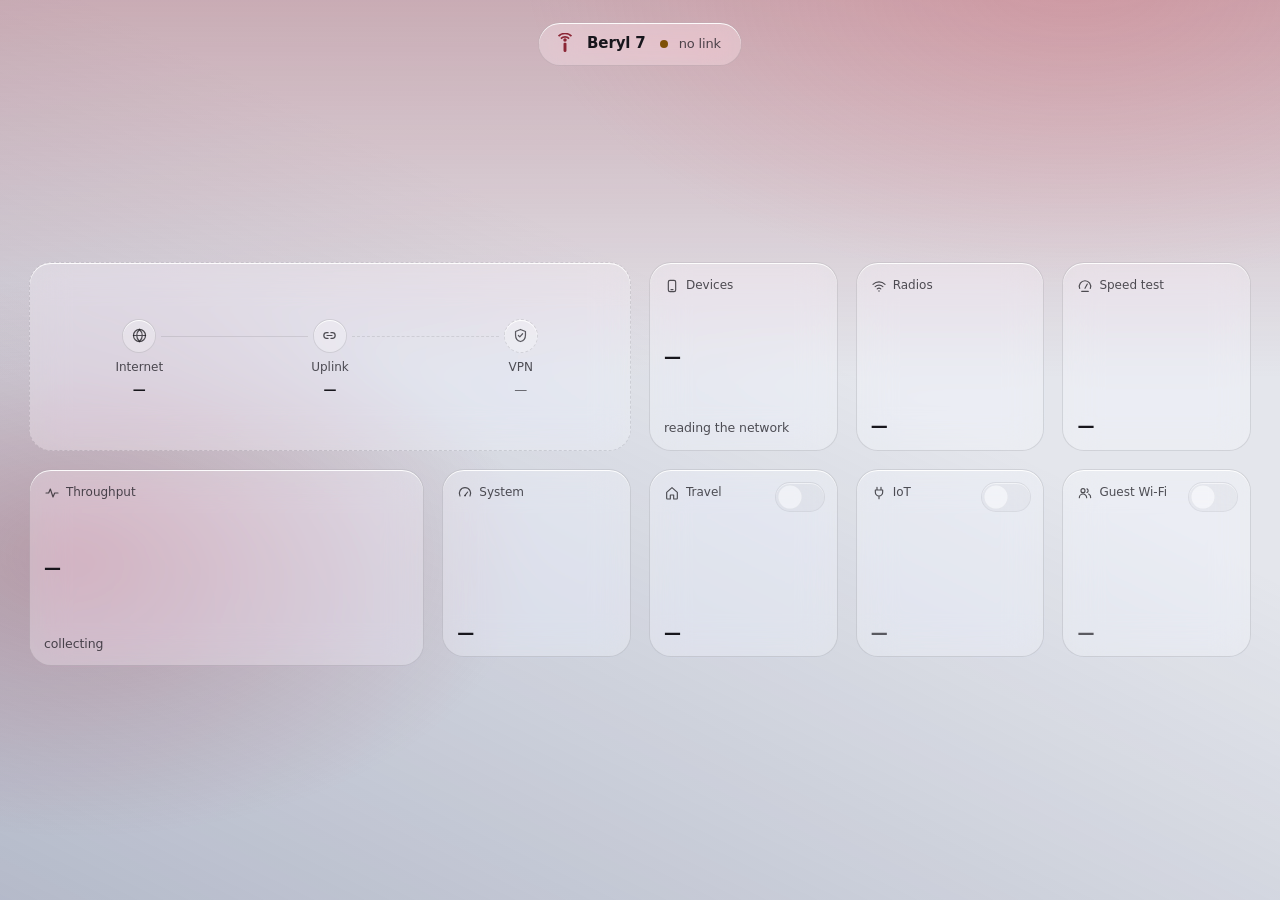
==== www/console/index.html @ e1f13c32 "Console: the owner's tile order, Activity removed, a ground with presence, the block composed on des" ====
<!doctype html>
<html lang="en">
<head>
<meta charset="utf-8">
<meta name="viewport" content="width=device-width, initial-scale=1, viewport-fit=cover">
<meta name="color-scheme" content="light dark">
<meta name="theme-color" content="#e6e8ed" media="(prefers-color-scheme: light)">
<meta name="theme-color" content="#100f14" media="(prefers-color-scheme: dark)">
<!-- Home-screen mode: opened from the icon it runs full-screen, the capsule
     sits under the status bar, and there is no Safari chrome. Sheets carry
     their own close and answer the back gesture through the history entry
     they push, so nothing depends on browser navigation. -->
<meta name="apple-mobile-web-app-capable" content="yes">
<meta name="mobile-web-app-capable" content="yes">
<meta name="apple-mobile-web-app-status-bar-style" content="black-translucent">
<meta name="apple-mobile-web-app-title" content="Beryl 7">
<link rel="manifest" href="manifest.webmanifest">
<link rel="icon" type="image/svg+xml" href="/favicon.svg">
<link rel="alternate icon" type="image/png" href="/apple-touch-icon.png">
<link rel="apple-touch-icon" href="/apple-touch-icon.png">
<title>Beryl 7</title>
<script>(function(){var t=null;try{t=localStorage.getItem('b7.theme')}catch(e){}var q=/[?&]theme=(dark|light)(?:&|$)/.exec(location.search);if(q)t=q[1];if(t!=='light'&&t!=='dark')t=(window.matchMedia&&matchMedia('(prefers-color-scheme: dark)').matches)?'dark':'light';document.documentElement.setAttribute('data-theme',t)})();</script>
<link rel="stylesheet" href="console.css?v=264d2ffd">
</head>
<body>
<!-- The stage is everything that recedes when a sheet opens: the capsule and
     the grid. Tiles are built by tiles.js from live data; this file holds
     only the frame. -->
<div class="stage" id="stage">
  <div class="cap__spacer"></div>
  <header class="cap glass" id="cap" data-link="live">
    <span class="cap__mark" id="capMark" aria-hidden="true"></span>
    <h1 class="cap__t">Beryl 7</h1>
    <span class="cap__dot" aria-hidden="true"></span>
    <span class="cap__state" id="capState">live</span>
  </header>
  <main class="grid" id="grid" aria-label="Router controls"></main>
</div>

<div class="veil" id="veil" hidden></div>
<section class="sheet" id="sheet" role="dialog" aria-modal="true" aria-labelledby="sheetTitle" hidden>
  <div class="sheet__grab" aria-hidden="true"></div>
  <header class="sheet__hd">
    <span id="sheetIcon" aria-hidden="true"></span>
    <h2 class="sheet__t" id="sheetTitle"></h2>
    <span class="sheet__m" id="sheetMeta"></span>
    <button class="sheet__x" id="sheetClose" type="button" aria-label="Close"></button>
  </header>
  <div class="sheet__bd" id="sheetBody"></div>
  <footer class="sheet__ft" id="sheetFoot" hidden></footer>
</section>

<div class="pops" id="pops" role="status" aria-live="polite"></div>

<script src="/qr-vendor.js"></script>
<script src="core.js?v=e251fdf0"></script>
<script src="tiles.js?v=56923946"></script>
</body>
</html>
---- www/console/console.css ----
/* ═══════════════════════════════════════════════════════════════════════════
   console.css — the Beryl 7 control grid.

   A new system with no lineage. The router is a panel of glass instruments:
   one grid of tiles, one sheet. Every tile is a live reading and the way into
   its depth. There are no pages, no sidebar, no section headings, no tabs.

   THE MATERIAL IS THE ONLY THING INHERITED, and it is held to a stricter rule
   than before: a pane is translucent or it is not a pane. Fills sit between
   .07 and .30 alpha, so with every blur stripped the grid still reads as clear
   glass over a lit ground — never as flat rectangles. Depth is two glass
   layers stacked (the sheet over the receded grid), and a 1px specular inset
   edge is the whole boundary. There is no drop shadow in this file.

   ONE MOTION: the sheet rising as the grid recedes. Nothing else animates or
   transitions — values swap, switches jump, toasts appear. That is a rule,
   not an omission.
   ═══════════════════════════════════════════════════════════════════════════ */

/* ─── tokens ─────────────────────────────────────────────────────────────── */
:root{
  --font:-apple-system,BlinkMacSystemFont,"SF Pro Text","SF Pro Display",system-ui,"Segoe UI",Roboto,sans-serif;
  --mono:ui-monospace,"SF Mono",Menlo,Consolas,monospace;

  --fs-label:12px; --fs-sub:12.5px; --fs-body:15px;
  --fs-value:17px; --fs-value-lg:20px; --fs-readout:20px; --fs-title:20px; --fs-node:13px;

  --r-tile:22px; --r-sheet:28px; --r-ctl:14px; --r-cell:16px; --r-pill:999px;
  --gap:12px; --pad:16px;

  --ease:cubic-bezier(.2,.8,.2,1); --dur:420ms;

  /* light — the default face; the scene is a phone in daylight */
  --ground:#e4e6ec;
  --g-warm:rgba(139,38,53,.30);
  --g-glow:rgba(217,115,126,.34);
  --g-cool:rgba(72,86,124,.30);

  --ink:#17161c;
  --ink-2:rgba(23,22,28,.74);
  --ink-3:rgba(23,22,28,.68);   /* .62 fell to 4.2:1 over the warm band once the ground gained presence */

  --accent:#8b2635; --accent-ink:#ffffff;
  --ok:#1b6a44; --warn:#7e5107; --bad:#ad2330;

  --pane:rgba(255,255,255,.28);          /* a tile */
  --pane-2:rgba(255,255,255,.66);        /* the sheet — heavier, on top */
  --pane-on:color-mix(in srgb,var(--accent) 30%,rgba(255,255,255,.22));
  --edge:rgba(23,22,28,.12);
  --edge-on:color-mix(in srgb,var(--accent) 55%,transparent);
  --spec:rgba(255,255,255,.92);
  --well:rgba(23,22,28,.06);
  --line:rgba(23,22,28,.10);
  --dim:rgba(20,16,24,.30);

  --glass:blur(18px) saturate(160%);
  --glass-2:blur(36px) saturate(170%);

  --chev:url("data:image/svg+xml,%3Csvg xmlns='http://www.w3.org/2000/svg' width='12' height='8' fill='none' stroke='%2317161c' stroke-opacity='.65' stroke-width='1.75' stroke-linecap='round'%3E%3Cpath d='M1 1l5 5 5-5'/%3E%3C/svg%3E");
}
:root[data-theme="dark"]{
  color-scheme:dark;
  --ground:#100f14;
  --g-warm:rgba(217,115,126,.28);
  --g-glow:rgba(139,38,53,.50);
  --g-cool:rgba(70,80,124,.36);
  --ink:#f3f0f2; --ink-2:rgba(243,240,242,.76); --ink-3:rgba(243,240,242,.62);
  --accent:#d9737e; --accent-ink:#1a0b0f;
  --ok:#6fd39b; --warn:#eabb5f; --bad:#f28b8b;
  --pane:rgba(255,255,255,.07); --pane-2:rgba(24,20,28,.78);
  --pane-on:color-mix(in srgb,var(--accent) 34%,rgba(255,255,255,.05));
  --edge:rgba(255,255,255,.13); --edge-on:color-mix(in srgb,var(--accent) 60%,transparent);
  --spec:rgba(255,255,255,.22); --well:rgba(0,0,0,.28); --line:rgba(255,255,255,.10);
  --dim:rgba(0,0,0,.44);
  --chev:url("data:image/svg+xml,%3Csvg xmlns='http://www.w3.org/2000/svg' width='12' height='8' fill='none' stroke='%23f3f0f2' stroke-opacity='.7' stroke-width='1.75' stroke-linecap='round'%3E%3Cpath d='M1 1l5 5 5-5'/%3E%3C/svg%3E");
}
@media (prefers-color-scheme:dark){:root:not([data-theme="light"]){
  color-scheme:dark;
  --ground:#100f14;
  --g-warm:rgba(217,115,126,.28);
  --g-glow:rgba(139,38,53,.50);
  --g-cool:rgba(70,80,124,.36);
  --ink:#f3f0f2; --ink-2:rgba(243,240,242,.76); --ink-3:rgba(243,240,242,.62);
  --accent:#d9737e; --accent-ink:#1a0b0f;
  --ok:#6fd39b; --warn:#eabb5f; --bad:#f28b8b;
  --pane:rgba(255,255,255,.07); --pane-2:rgba(24,20,28,.78);
  --pane-on:color-mix(in srgb,var(--accent) 34%,rgba(255,255,255,.05));
  --edge:rgba(255,255,255,.13); --edge-on:color-mix(in srgb,var(--accent) 60%,transparent);
  --spec:rgba(255,255,255,.22); --well:rgba(0,0,0,.28); --line:rgba(255,255,255,.10);
  --dim:rgba(0,0,0,.44);
  --chev:url("data:image/svg+xml,%3Csvg xmlns='http://www.w3.org/2000/svg' width='12' height='8' fill='none' stroke='%23f3f0f2' stroke-opacity='.7' stroke-width='1.75' stroke-linecap='round'%3E%3Cpath d='M1 1l5 5 5-5'/%3E%3C/svg%3E");
}}
:root[data-theme="light"]{color-scheme:light}

/* ─── reset & ground ─────────────────────────────────────────────────────── */
*{box-sizing:border-box}
html{background:var(--ground);-webkit-text-size-adjust:100%;caret-color:var(--accent);
  scrollbar-width:thin;scrollbar-color:color-mix(in srgb,var(--ink) 26%,transparent) transparent;
  -webkit-tap-highlight-color:transparent}
body{margin:0;min-height:100vh;min-height:100svh;font-family:var(--font);font-size:var(--fs-body);
  line-height:1.45;color:var(--ink);background:transparent;letter-spacing:-.005em;   /* the ground is on html; body must not cover its own fixed gradient */
  -webkit-font-smoothing:antialiased;overflow-x:hidden}
/* The ground: a fixed field the grid scrolls over. Warm at the top, a soft
   glow off to one side, cooler toward the foot — so a tile passing any point
   of the page shows a different colour through it, which is how you know it
   is glass. Static. */
body::before{content:"";position:fixed;inset:0;z-index:-1;pointer-events:none;
  background:
    radial-gradient(60% 50% at 84% -4%, var(--g-glow), transparent 72%),
    radial-gradient(48% 42% at 6% 62%, var(--g-warm), transparent 74%),
    linear-gradient(180deg, var(--g-warm) 0%, transparent 42%),
    linear-gradient(206deg, transparent 38%, var(--g-cool) 100%)}
h1,h2,h3,p,dl,dd,figure{margin:0}
button,input,select,textarea{font:inherit;color:inherit}
button{background:none;border:0;padding:0;cursor:pointer}
a{color:inherit;text-decoration:none}
svg{display:block}
[hidden]{display:none!important}
.num{font-variant-numeric:tabular-nums;letter-spacing:0}
.vh{position:absolute;width:1px;height:1px;overflow:hidden;clip:rect(0 0 0 0);white-space:nowrap}
::selection{background:color-mix(in srgb,var(--accent) 28%,transparent)}
button,a,summary,label,select,input,[role="button"],[role="switch"]{touch-action:manipulation}
:focus-visible{outline:2px solid var(--accent);outline-offset:2px}
.tile,.switch,.act,.node,.cell,.pick,.cap{-webkit-user-select:none;user-select:none}
/* secondary text on a tinted face is lifted a step: ink-3 falls under 4.5:1 there */
.tile.is-on .tile__sub,.cell.is-on .cell__s,.cell.is-on .cell__k{color:var(--ink-2)}
.tile.is-on:focus-visible,.cell.is-on:focus-visible{outline-color:var(--ink)}

/* ─── the glass recipe, once ─────────────────────────────────────────────── */
.glass{background:var(--pane);border:1px solid var(--edge);
  box-shadow:inset 0 1px 0 var(--spec);
  -webkit-backdrop-filter:var(--glass);backdrop-filter:var(--glass)}

/* ─── the stage: everything that recedes when a sheet opens ──────────────── */
.stage{transform-origin:50% 40%;padding-bottom:calc(40px + env(safe-area-inset-bottom))}
.stage.is-back{transform:scale(.965);opacity:.78}
@media (prefers-reduced-motion:no-preference){
  .stage{transition:transform var(--dur) var(--ease),opacity var(--dur) var(--ease)}
}

/* ─── the capsule: the only fixed chrome ─────────────────────────────────── */
.cap{position:sticky;top:calc(env(safe-area-inset-top) + 22px);z-index:20;
  margin:0 auto;width:max-content;max-width:calc(100% - 32px);
  display:flex;align-items:center;gap:11px;padding:10px 20px 10px 15px;border-radius:var(--r-pill);
  font-size:15px;font-weight:600;letter-spacing:-.01em}
.cap__t{font:inherit;margin:0;font-size:inherit;font-weight:inherit}
.cap__mark{width:22px;height:22px;color:var(--accent)}
.cap__mark svg{width:100%;height:100%}
.cap__dot{width:8px;height:8px;border-radius:50%;background:var(--ok);margin-left:3px}
.cap[data-link="stale"] .cap__dot,.cap[data-link="down"] .cap__dot{background:var(--warn)}
.cap__state{font-size:13px;font-weight:500;color:var(--ink-2)}
.cap__spacer{height:calc(env(safe-area-inset-top) + 22px)}
/* installed on a home screen the status bar is drawn over the page and the
   inset iPadOS reports is 0, so the capsule needs its own clearance there */
@media (display-mode:standalone){
  .cap{top:calc(max(env(safe-area-inset-top),24px) + 22px)}
  .cap__spacer{height:calc(max(env(safe-area-inset-top),24px) + 22px)}
  .stale{top:calc(max(env(safe-area-inset-top),24px) + 78px)}
}

/* ─── the grid ───────────────────────────────────────────────────────────── */
.grid{display:grid;grid-template-columns:repeat(2,minmax(0,1fr));gap:var(--gap);grid-auto-flow:dense;
  padding:22px var(--pad) 0;max-width:1180px;margin:0 auto}
@media (min-width:700px){.grid{grid-template-columns:repeat(4,minmax(0,1fr));gap:14px;padding-top:22px}}
@media (min-width:1100px){
  .grid{grid-template-columns:repeat(6,minmax(0,1fr));grid-auto-flow:row;gap:18px;padding:28px 24px 0;max-width:1300px}
  .tile{max-height:236px;padding:16px 16px 15px}
  .tile__sub{font-size:13px}
}
/* a tall desktop window: the block is composed in the middle of the ground, not left at the top */
@media (min-width:1100px) and (min-height:820px){
  .stage{display:flex;flex-direction:column;min-height:100svh;padding-bottom:0}
  .grid{margin:auto;padding-bottom:calc(env(safe-area-inset-top) + 66px)}
}

/* ─── a tile ─────────────────────────────────────────────────────────────── */
.tile{position:relative;display:flex;flex-direction:column;justify-content:space-between;gap:6px;
  min-height:0;max-height:200px;aspect-ratio:1/1;padding:14px 14px 13px;border-radius:var(--r-tile);
  text-align:left;color:var(--ink);overflow:hidden;
  background:var(--pane);border:1px solid var(--edge);box-shadow:inset 0 1px 0 var(--spec);
  -webkit-backdrop-filter:var(--glass);backdrop-filter:var(--glass)}
.tile--wide{grid-column:span 2;aspect-ratio:2/1}
.tile--path{grid-column:1 / -1;aspect-ratio:auto;min-height:0;max-height:none}
@media (min-width:700px){.tile--path{grid-column:span 4}}
@media (min-width:1100px){.tile--path{grid-column:span 3}}
.tile:active{background:color-mix(in srgb,var(--pane) 70%,var(--well))}
/* the on-state: the face itself takes the accent. No dot. */
.tile.is-on{background:var(--pane-on);border-color:var(--edge-on)}
.tile.is-off .tile__value,.tile.is-off .tile__sub{color:var(--ink-3)}
.tile__hd{display:flex;align-items:center;gap:6px;min-height:18px;
  font-size:var(--fs-label);font-weight:500;color:var(--ink-2);letter-spacing:0;white-space:nowrap}
.tile__hd svg{width:16px;height:16px;flex:none;stroke:currentColor;fill:none;stroke-width:1.75;
  stroke-linecap:round;stroke-linejoin:round}
.tile.is-on .tile__hd{color:var(--ink)}
.tile__hd .push{margin-left:auto}
.tile__value{font-size:var(--fs-value);font-weight:600;line-height:1.15;letter-spacing:-.02em;
  font-variant-numeric:tabular-nums;overflow-wrap:anywhere}
.tile__value--lg{font-size:var(--fs-value-lg)}
.tile__value small{font-size:var(--fs-sub);font-weight:500;color:var(--ink-2);margin-left:3px;letter-spacing:0}
/* subs are written to fit (three short lines at most); explicit line breaks are kept */
.tile__sub{font-size:var(--fs-sub);color:var(--ink-2);line-height:1.3;white-space:pre-line;overflow-wrap:anywhere}
.tile__foot{display:flex;align-items:flex-end;justify-content:space-between;gap:8px;min-height:20px}
/* semantic colour appears on a word, and is always beside one */
.tile__value[data-tone="ok"],.tile__sub[data-tone="ok"]{color:var(--ok)}
.tile__value[data-tone="warn"],.tile__sub[data-tone="warn"]{color:var(--warn)}
.tile__value[data-tone="bad"],.tile__sub[data-tone="bad"]{color:var(--bad)}
/* a tile that is only ever a control still shows what it controls */
.tile__ctl{position:absolute;right:12px;top:12px}
.tile--ctl .tile__hd{padding-right:60px}

/* ─── the path: three nodes in a dashed frame ────────────────────────────── */
.tile--path{padding:12px 14px;border-style:dashed;justify-content:center}
.nodes{display:grid;grid-template-columns:repeat(3,minmax(0,1fr));align-items:start;gap:0;position:relative}
.node{display:flex;flex-direction:column;align-items:center;gap:6px;text-align:center;position:relative;
  padding:6px 4px 2px;border-radius:var(--r-cell);min-width:0}
.node:active{background:var(--well)}
.node__ico{width:34px;height:34px;border-radius:50%;display:grid;place-items:center;
  background:var(--pane);border:1px solid var(--edge);box-shadow:inset 0 1px 0 var(--spec);color:var(--ink-2)}
.node__ico svg{width:17px;height:17px;stroke:currentColor;fill:none;stroke-width:1.75;stroke-linecap:round;stroke-linejoin:round}
.node[data-tone="ok"] .node__ico{color:var(--ok);border-color:color-mix(in srgb,var(--ok) 45%,transparent)}
.node[data-tone="bad"] .node__ico{color:var(--bad);border-color:color-mix(in srgb,var(--bad) 45%,transparent)}
.node[data-tone="off"] .node__ico{color:var(--ink-3);border-style:dashed}
.node__k{font-size:var(--fs-label);color:var(--ink-2)}
.node__s{font-size:var(--fs-label);color:var(--ink-3);line-height:1.3;max-width:100%;overflow-wrap:anywhere}
.node__s[data-tone="ok"]{color:var(--ok)}.node__s[data-tone="warn"]{color:var(--warn)}.node__s[data-tone="bad"]{color:var(--bad)}
.node__v{font-size:var(--fs-node);font-weight:600;line-height:1.2;max-width:100%;overflow-wrap:anywhere}
.node[data-tone="off"] .node__v{color:var(--ink-3);font-weight:500}
/* the connector between nodes: a hairline at icon height */
.node+.node::before{content:"";position:absolute;left:calc(-50% + 22px);right:calc(50% + 22px);top:23px;
  height:1px;background:var(--line)}
.node+.node[data-tone="off"]::before{background:none;height:0;border-top:1px dashed var(--line)}

/* ─── the switch (jumps; the only motion in this build is the sheet) ─────── */
.switch{position:relative;width:50px;height:30px;border-radius:var(--r-pill);flex:none;
  background:var(--well);border:1px solid var(--edge);box-shadow:inset 0 1px 0 var(--spec)}
.switch::before{content:"";position:absolute;inset:-7px}                 /* 44px hit box */
.switch::after{content:"";position:absolute;top:2px;left:2px;width:24px;height:24px;border-radius:50%;
  background:var(--spec);box-shadow:inset 0 0 0 .5px var(--edge)}
.switch[aria-checked="true"]{background:var(--accent);border-color:transparent}
.switch[aria-checked="true"]::after{left:auto;right:2px;background:#fff}
.switch:disabled{opacity:.45;cursor:default}

/* ─── the sheet: the second glass layer ──────────────────────────────────── */
.veil{position:fixed;inset:0;z-index:50;background:var(--dim);opacity:0;pointer-events:none}
.veil.is-open{opacity:1;pointer-events:auto}
.sheet{position:fixed;left:0;right:0;bottom:0;z-index:60;display:flex;flex-direction:column;
  max-height:min(92dvh,92vh);border-radius:var(--r-sheet) var(--r-sheet) 0 0;
  background:var(--pane-2);border:1px solid var(--edge);border-bottom:0;
  box-shadow:inset 0 1px 0 var(--spec);
  -webkit-backdrop-filter:var(--glass-2);backdrop-filter:var(--glass-2);
  transform:translateY(102%);visibility:hidden}
.sheet.is-open{transform:none;visibility:visible}
@media (prefers-reduced-motion:no-preference){
  .veil{transition:opacity var(--dur) var(--ease)}
  .sheet{transition:transform var(--dur) var(--ease),visibility 0s linear var(--dur)}
  .sheet.is-open{transition:transform var(--dur) var(--ease),visibility 0s}
}
.sheet__grab{width:38px;height:5px;border-radius:3px;background:color-mix(in srgb,var(--ink) 22%,transparent);
  margin:8px auto 0;flex:none}
.sheet__hd{display:flex;align-items:center;gap:12px;padding:12px 20px 6px;flex:none}
.sheet__hd svg.ico{width:22px;height:22px;stroke:currentColor;fill:none;stroke-width:1.75;stroke-linecap:round;stroke-linejoin:round;color:var(--accent);flex:none}
.sheet__t{font-size:var(--fs-title);font-weight:600;letter-spacing:-.02em;line-height:1.2;flex:1;min-width:0}
.sheet__m{font-size:var(--fs-label);color:var(--ink-2);font-weight:500}
.sheet__x{position:relative;width:34px;height:34px;border-radius:50%;display:grid;place-items:center;flex:none;
  background:var(--well);border:1px solid var(--edge);color:var(--ink-2)}
.sheet__x::before{content:"";position:absolute;inset:-5px}
.sheet__x svg{width:14px;height:14px;stroke:currentColor;fill:none;stroke-width:2;stroke-linecap:round}
.sheet__bd{overflow:auto;-webkit-overflow-scrolling:touch;padding:6px 20px calc(22px + env(safe-area-inset-bottom));
  overscroll-behavior:contain;flex:1 1 auto;min-height:0}
.sheet__ft{flex:none;display:flex;gap:8px;justify-content:flex-end;align-items:center;
  padding:12px 20px calc(14px + env(safe-area-inset-bottom));border-top:1px solid var(--line)}
.sheet__ft .push{margin-right:auto}
@media (min-width:1100px){
  .stage.is-back{transform:translateX(-1.5%) scale(.985)}
  .sheet{left:auto;right:18px;top:18px;bottom:18px;width:min(540px,calc(100% - 36px));max-height:none;
    border-radius:var(--r-sheet);border-bottom:1px solid var(--edge);transform:translateX(104%)}
  .sheet.is-open{transform:none}
  .sheet__grab{display:none}
  .sheet__hd{padding-top:20px}
}

/* ─── inside a sheet ─────────────────────────────────────────────────────── */
.pick{display:inline-flex;padding:3px;gap:2px;border-radius:var(--r-pill);background:var(--well);
  border:1px solid var(--edge);margin:6px 0 14px;max-width:100%;overflow:auto;scrollbar-width:none}
.pick>button{padding:7px 13px;border-radius:var(--r-pill);font-size:var(--fs-sub);font-weight:600;
  color:var(--ink-2);white-space:nowrap;position:relative}
.pick>button::before{content:"";position:absolute;inset:-6px 0}
.pick>button[aria-pressed="true"]{background:var(--pane-2);color:var(--ink);box-shadow:inset 0 1px 0 var(--spec)}
.pick--fill{display:flex}.pick--fill>button{flex:1}

/* readout: a label over a big number — the instrument, in a sheet */
.readouts{display:grid;grid-template-columns:repeat(auto-fit,minmax(120px,1fr));gap:10px;margin:4px 0 14px}
.readout{padding:12px 14px;border-radius:var(--r-cell);background:var(--pane);border:1px solid var(--edge);
  box-shadow:inset 0 1px 0 var(--spec)}
.readout__k{font-size:var(--fs-label);color:var(--ink-2);font-weight:500}
.readout__v{font-size:var(--fs-readout);font-weight:600;letter-spacing:-.02em;font-variant-numeric:tabular-nums;line-height:1.2;margin-top:2px}
.readout__v small{font-size:var(--fs-sub);font-weight:500;color:var(--ink-2);margin-left:3px}
.readout__s{font-size:var(--fs-label);color:var(--ink-3);margin-top:2px}
.readout[data-tone="ok"] .readout__v{color:var(--ok)}
.readout[data-tone="warn"] .readout__v{color:var(--warn)}
.readout[data-tone="bad"] .readout__v{color:var(--bad)}

/* cells: a grid of compact cards (devices, tunnels, networks) */
.cells{display:grid;grid-template-columns:repeat(auto-fill,minmax(156px,1fr));gap:10px;margin:2px 0 16px}
.cell{position:relative;display:flex;flex-direction:column;gap:6px;padding:12px 12px 11px;text-align:left;
  border-radius:var(--r-cell);background:var(--pane);border:1px solid var(--edge);box-shadow:inset 0 1px 0 var(--spec);
  color:var(--ink);min-height:96px}
.cell:active{background:color-mix(in srgb,var(--pane) 70%,var(--well))}
.cell.is-on{background:var(--pane-on);border-color:var(--edge-on)}
.cell.is-dim{opacity:.62}
.cell__top{display:flex;align-items:center;justify-content:space-between;gap:8px;min-height:18px}
.cell__k{font-size:var(--fs-label);color:var(--ink-2);font-weight:500;min-width:0;overflow-wrap:anywhere}
.cell__t{font-size:var(--fs-body);font-weight:600;line-height:1.25;letter-spacing:-.01em;overflow-wrap:anywhere}
.cell__s{font-size:var(--fs-label);color:var(--ink-3);line-height:1.3;margin-top:auto;overflow-wrap:anywhere;font-variant-numeric:tabular-nums}
.cell__s b{color:var(--ink-2);font-weight:600}

/* lines: a plain vertical list where cells would be too much (log, feed, kv) */
.lines{margin:2px 0 14px}
.line{display:flex;align-items:baseline;gap:12px;padding:9px 0;border-top:1px solid var(--line);font-size:var(--fs-sub)}
.line:first-child{border-top:0}
.line__t{font-variant-numeric:tabular-nums;color:var(--ink-3);flex:none;min-width:44px}
.line__b{flex:1;min-width:0;color:var(--ink);overflow-wrap:anywhere}
.line__b b{font-weight:600}
.line__e{flex:none;color:var(--ink-3);font-variant-numeric:tabular-nums}
.line[data-tone="ok"] .line__e,.line[data-tone="ok"] .line__b b{color:var(--ok)}
.line[data-tone="warn"] .line__e{color:var(--warn)}
.line[data-tone="bad"] .line__e,.line[data-tone="bad"] .line__b b{color:var(--bad)}
.kv{display:grid;grid-template-columns:minmax(0,auto) minmax(0,1fr);gap:7px 16px;margin:4px 0 14px;font-size:var(--fs-sub)}
.kv dt{color:var(--ink-2)}
.kv dd{text-align:right;font-variant-numeric:tabular-nums;overflow-wrap:anywhere}

/* marks: a word in a small glass pill; colour on the edge and the word */
.mark{display:inline-flex;align-items:center;gap:5px;padding:2px 9px;border-radius:var(--r-pill);
  font-size:11.5px;font-weight:600;line-height:1.5;white-space:nowrap;
  background:var(--pane);border:1px solid var(--edge);color:var(--ink-2)}
.mark[data-tone="ok"]{color:var(--ok);border-color:color-mix(in srgb,var(--ok) 45%,transparent)}
.mark[data-tone="warn"]{color:var(--warn);border-color:color-mix(in srgb,var(--warn) 50%,transparent)}
.mark[data-tone="bad"]{color:var(--bad);border-color:color-mix(in srgb,var(--bad) 45%,transparent)}
.mark[data-tone="accent"]{color:var(--accent);border-color:color-mix(in srgb,var(--accent) 50%,transparent)}
.mark--solid{background:var(--accent);color:var(--accent-ink);border-color:transparent}

/* say: a callout; semantic colour on the edge and the icon, never a fill */
.say{display:flex;flex-wrap:wrap;gap:10px;align-items:flex-start;padding:11px 13px;margin:6px 0 14px;border-radius:var(--r-cell);
  background:var(--pane);border:1px solid var(--edge);font-size:var(--fs-sub);color:var(--ink-2);line-height:1.4}
.say>div{flex:1 1 200px;min-width:0}
.say>.act{margin-left:auto;align-self:center}
.say svg{width:16px;height:16px;flex:none;margin-top:1px;stroke:currentColor;fill:none;stroke-width:1.75;stroke-linecap:round;stroke-linejoin:round;color:var(--ink-2)}
.say[data-tone="warn"]{border-color:color-mix(in srgb,var(--warn) 55%,transparent)}
.say[data-tone="warn"] svg{color:var(--warn)}
.say[data-tone="bad"]{border-color:color-mix(in srgb,var(--bad) 55%,transparent)}
.say[data-tone="bad"] svg{color:var(--bad)}
.say[data-tone="ok"]{border-color:color-mix(in srgb,var(--ok) 50%,transparent)}
.say[data-tone="ok"] svg{color:var(--ok)}

/* ─── forms ──────────────────────────────────────────────────────────────── */
.field{margin:0 0 14px}
.field__h+.field,.lines+.field,.readouts+.field,.spark+.field{margin-top:14px}
.field__h+.field__l,.act+.field__l,.sheet__sec{margin-top:18px}
.field__h+.inline{margin-top:12px}
.field__l{display:block;font-size:var(--fs-label);font-weight:500;color:var(--ink-2);margin-bottom:6px}
.field__h{font-size:var(--fs-label);color:var(--ink-3);margin-top:6px;line-height:1.35}
.in,.sel,.ta{width:100%;padding:11px 14px;border-radius:var(--r-ctl);border:1px solid var(--edge);
  background:var(--well);color:var(--ink);font-size:var(--fs-body);
  box-shadow:inset 0 1px 0 rgba(0,0,0,.04)}
.in::placeholder,.ta::placeholder{color:var(--ink-3)}
.in:focus,.sel:focus,.ta:focus{outline:none;border-color:var(--accent);
  box-shadow:0 0 0 3px color-mix(in srgb,var(--accent) 22%,transparent)}
.sel{appearance:none;-webkit-appearance:none;padding-right:36px;background-image:var(--chev);
  background-repeat:no-repeat;background-position:right 14px center}
.sel--inline,.in--inline{width:auto;padding:7px 12px;border-radius:var(--r-pill)}
.sel--inline{padding-right:32px;background-position:right 11px center}
.ta{min-height:120px;font-family:var(--mono);font-size:13px;line-height:1.45;resize:vertical}
.row2{display:grid;grid-template-columns:1fr 1fr;gap:12px}
@media (max-width:419px){.row2{grid-template-columns:1fr}}
.inline{display:flex;align-items:center;gap:8px;flex-wrap:wrap}
.inline{margin-bottom:14px}
.inline:last-child,.field>.inline,.line .inline,.cell .inline,.say .inline{margin-bottom:0}
/* a bare action after a block, or beside another, never touches its neighbour */
.sheet__bd>.act{margin:2px 0 14px}.act+.act,.act+.sel--inline,.sel--inline+.act{margin-left:8px}
.inline>*+*,.ask__acts>*+*,.sheet__ft>*+*{margin-left:0}
.check{display:flex;align-items:center;gap:10px;min-height:40px;margin:0 0 12px;font-size:var(--fs-sub);cursor:pointer}
.check input{width:18px;height:18px;margin:0;accent-color:var(--accent);flex:none}
@supports (-webkit-touch-callout:none){.in,.sel,.ta{font-size:16px}}   /* iOS zooms below 16px */

/* acts: three levels, one of them red */
.act{position:relative;display:inline-flex;align-items:center;justify-content:center;gap:6px;
  min-height:36px;padding:8px 15px;border-radius:var(--r-pill);font-size:var(--fs-sub);font-weight:600;
  color:var(--ink);background:var(--pane);border:1px solid var(--edge);box-shadow:inset 0 1px 0 var(--spec);
  white-space:nowrap;flex:none}
.act::before{content:"";position:absolute;inset:-4px 0}
.act svg{width:15px;height:15px;stroke:currentColor;fill:none;stroke-width:1.9;stroke-linecap:round;stroke-linejoin:round}
.act:active:not(:disabled){background:color-mix(in srgb,var(--pane) 60%,var(--well))}
.act:disabled{opacity:.42;cursor:default}
.act--primary{background:var(--accent);color:var(--accent-ink);border-color:transparent;
  box-shadow:inset 0 1px 0 rgba(255,255,255,.28)}
.act--primary:active:not(:disabled){background:color-mix(in srgb,var(--accent) 88%,#000)}
.act--quiet{background:none;border-color:transparent;box-shadow:none;color:var(--ink-2)}
.act--danger{background:none;color:var(--bad);border-color:color-mix(in srgb,var(--bad) 50%,transparent);box-shadow:none}
.act--sm{min-height:30px;padding:5px 11px;font-size:var(--fs-label)}
.act--sm::before{inset:-7px -2px}
.act.is-busy{color:transparent;pointer-events:none}
.act.is-busy::after{content:"";position:absolute;width:14px;height:14px;border-radius:50%;
  border:2px solid var(--ink-2);border-top-color:transparent;left:calc(50% - 7px);top:calc(50% - 7px)}
.act--primary.is-busy::after{border-color:var(--accent-ink);border-top-color:transparent}

/* ─── instruments ────────────────────────────────────────────────────────── */
/* spark: a line over time; the tile's own area is the chart */
.spark{width:100%;height:100%;display:block;overflow:visible}
.spark .l{fill:none;stroke:var(--ink);stroke-width:1.5;stroke-linejoin:round;stroke-linecap:round;vector-effect:non-scaling-stroke}
.spark .l2{fill:none;stroke:var(--accent);stroke-width:1.5;stroke-linejoin:round;vector-effect:non-scaling-stroke}
.spark .a{fill:var(--ink);opacity:.06}
.spark .a2{fill:var(--accent);opacity:.14}
.spark .z{stroke:var(--line);stroke-width:1;vector-effect:non-scaling-stroke}
.spark .e{fill:var(--accent)}
.tile .spark{height:auto;flex:1 1 auto;min-height:36px}
/* arc: a gauge drawn as a 240° ring */
.arcs{display:grid;grid-template-columns:repeat(3,1fr);gap:6px;align-items:end}
.arc{display:flex;flex-direction:column;align-items:center;gap:2px;min-width:0}
.arc svg{width:100%;max-width:56px;height:auto;overflow:visible}
.arc .t{fill:none;stroke:var(--well);stroke-width:5;stroke-linecap:round}
.arc .f{fill:none;stroke:var(--ink);stroke-width:5;stroke-linecap:round}
.arc[data-tone="warn"] .f{stroke:var(--warn)}
.arc[data-tone="bad"] .f{stroke:var(--bad)}
.arc__v{font-size:var(--fs-sub);font-weight:600;font-variant-numeric:tabular-nums;line-height:1}
.arc__k{font-size:11px;color:var(--ink-3)}
/* fan: the Wi-Fi mark, lit from the dot outward */
.fan{width:20px;height:16px;color:var(--ink-3);flex:none}
.fan svg{width:100%;height:100%}
.fan path{fill:none;stroke:color-mix(in srgb,var(--ink) 22%,transparent);stroke-width:1.9;stroke-linecap:round}
.fan circle{fill:color-mix(in srgb,var(--ink) 22%,transparent)}
.fan .on{stroke:currentColor}
.fan circle.on{fill:currentColor}
.fan[data-tone="ok"]{color:var(--ok)}.fan[data-tone="warn"]{color:var(--warn)}.fan[data-tone="bad"]{color:var(--bad)}
/* bar: a thin track with a fill; the fill is scaled, never re-laid */
.bar{height:5px;border-radius:3px;background:var(--well);overflow:hidden}
.bar i{display:block;height:100%;width:100%;border-radius:3px;background:var(--ink-2);transform-origin:left center;transform:scaleX(0)}
.bar[data-tone="warn"] i{background:var(--warn)}.bar[data-tone="bad"] i{background:var(--bad)}

/* ─── waiting & empty ─────────────────────────────────────────────────────── */
.wait{height:12px;border-radius:6px;background:var(--well);margin:6px 0}
.empty{text-align:center;padding:28px 12px;color:var(--ink-2);font-size:var(--fs-sub);line-height:1.45}
.empty svg{width:28px;height:28px;margin:0 auto 10px;stroke:currentColor;fill:none;stroke-width:1.5;stroke-linecap:round;stroke-linejoin:round;color:var(--ink-3)}
.empty b{display:block;color:var(--ink);font-size:var(--fs-body);margin-bottom:4px}

/* ─── pops: a message, bottom centre, no motion ──────────────────────────── */
.pops{position:fixed;left:50%;transform:translateX(-50%);bottom:calc(18px + env(safe-area-inset-bottom));
  z-index:100;display:flex;flex-direction:column;gap:8px;width:min(420px,calc(100vw - 32px));pointer-events:none}
.pop{display:flex;gap:10px;align-items:center;padding:12px 16px;border-radius:var(--r-cell);
  font-size:var(--fs-sub);font-weight:500;color:var(--ink);
  background:var(--pane-2);border:1px solid var(--edge);box-shadow:inset 0 1px 0 var(--spec);
  -webkit-backdrop-filter:var(--glass-2);backdrop-filter:var(--glass-2)}
.pop svg{width:16px;height:16px;flex:none;stroke:currentColor;fill:none;stroke-width:1.9;stroke-linecap:round;stroke-linejoin:round}
.pop[data-tone="ok"] svg{color:var(--ok)}.pop[data-tone="warn"] svg{color:var(--warn)}.pop[data-tone="bad"] svg{color:var(--bad)}

/* ─── QR ─────────────────────────────────────────────────────────────────── */
.qr{display:grid;place-items:center;padding:16px;margin:6px auto 14px;width:max-content;max-width:100%;
  border-radius:var(--r-cell);background:#fff;border:1px solid var(--edge)}
.qr svg{width:min(240px,70vw);height:auto;display:block;shape-rendering:crispEdges}

/* ─── stale page ─────────────────────────────────────────────────────────── */
.stale{position:fixed;left:50%;transform:translateX(-50%);top:calc(env(safe-area-inset-top) + 74px);z-index:30;
  display:flex;gap:10px;align-items:center;padding:8px 10px 8px 14px;border-radius:var(--r-pill);font-size:var(--fs-sub);
  background:var(--pane-2);border:1px solid color-mix(in srgb,var(--warn) 55%,transparent);box-shadow:inset 0 1px 0 var(--spec);
  -webkit-backdrop-filter:var(--glass-2);backdrop-filter:var(--glass-2)}

/* ─── ask: a confirmation, sheet-grade glass, centred, no motion ─────────── */
.ask{position:fixed;left:50%;top:50%;transform:translate(-50%,-50%);z-index:90;width:min(400px,calc(100vw - 32px));
  padding:20px 20px 16px;border-radius:var(--r-sheet);background:var(--pane-2);border:1px solid var(--edge);
  box-shadow:inset 0 1px 0 var(--spec);-webkit-backdrop-filter:var(--glass-2);backdrop-filter:var(--glass-2)}
.ask__t{font-size:var(--fs-title);font-weight:600;letter-spacing:-.02em;margin-bottom:8px}
.ask__b{font-size:var(--fs-sub);color:var(--ink-2);line-height:1.45;margin-bottom:14px}
.ask__acts{display:flex;justify-content:flex-end;gap:8px;margin-top:6px}
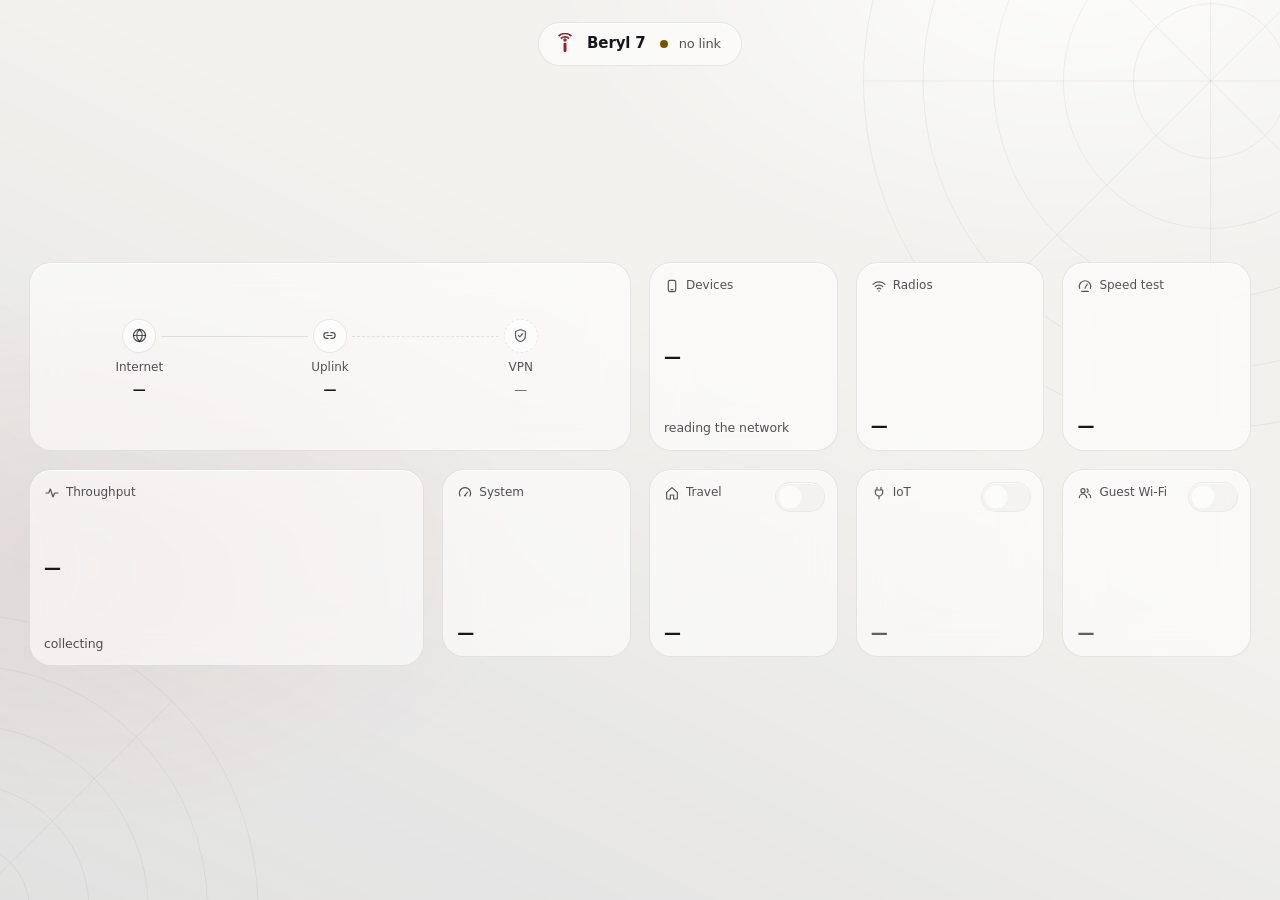
==== commit e873e130: "Console: neutral ground with a line motif, quieter panes, terse copy, saved addresses folded The own" ====
--- a/www/console/index.html
+++ b/www/console/index.html
@@ -20,7 +20,7 @@
 <link rel="apple-touch-icon" href="/apple-touch-icon.png">
 <title>Beryl 7</title>
 <script>(function(){var t=null;try{t=localStorage.getItem('b7.theme')}catch(e){}var q=/[?&]theme=(dark|light)(?:&|$)/.exec(location.search);if(q)t=q[1];if(t!=='light'&&t!=='dark')t=(window.matchMedia&&matchMedia('(prefers-color-scheme: dark)').matches)?'dark':'light';document.documentElement.setAttribute('data-theme',t)})();</script>
-<link rel="stylesheet" href="console.css?v=264d2ffd">
+<link rel="stylesheet" href="console.css?v=6befc2c2">
 </head>
 <body>
 <!-- The stage is everything that recedes when a sheet opens: the capsule and
@@ -53,7 +53,7 @@
 <div class="pops" id="pops" role="status" aria-live="polite"></div>
 
 <script src="/qr-vendor.js"></script>
-<script src="core.js?v=e251fdf0"></script>
-<script src="tiles.js?v=56923946"></script>
+<script src="core.js?v=adf47875"></script>
+<script src="tiles.js?v=08ac835f"></script>
 </body>
 </html>
--- a/www/console/console.css
+++ b/www/console/console.css
@@ -31,10 +31,11 @@
   --ease:cubic-bezier(.2,.8,.2,1); --dur:420ms;
 
   /* light — the default face; the scene is a phone in daylight */
-  --ground:#e4e6ec;
-  --g-warm:rgba(139,38,53,.30);
-  --g-glow:rgba(217,115,126,.34);
-  --g-cool:rgba(72,86,124,.30);
+  --ground:#f2f1ee;
+  --g-warm:rgba(139,38,53,.07);
+  --g-glow:rgba(255,255,255,.80);
+  --g-cool:rgba(60,68,96,.09);
+  --motif:url("data:image/svg+xml,%3Csvg xmlns='http://www.w3.org/2000/svg' viewBox='0 0 1000 1000' fill='none' stroke='rgba(20,18,24,0.085)' stroke-width='1'%3E%3Ccircle cx='500' cy='500' r='110'/%3E%3Ccircle cx='500' cy='500' r='210'/%3E%3Ccircle cx='500' cy='500' r='310'/%3E%3Ccircle cx='500' cy='500' r='410'/%3E%3Ccircle cx='500' cy='500' r='495'/%3E%3Cpath d='M500 5V995M5 500H995M150 150L850 850M850 150L150 850'/%3E%3C/svg%3E");
 
   --ink:#17161c;
   --ink-2:rgba(23,22,28,.74);
@@ -43,11 +44,11 @@
   --accent:#8b2635; --accent-ink:#ffffff;
   --ok:#1b6a44; --warn:#7e5107; --bad:#ad2330;
 
-  --pane:rgba(255,255,255,.28);          /* a tile */
+  --pane:rgba(255,255,255,.58);          /* a tile */
   --pane-2:rgba(255,255,255,.66);        /* the sheet — heavier, on top */
-  --pane-on:color-mix(in srgb,var(--accent) 30%,rgba(255,255,255,.22));
-  --edge:rgba(23,22,28,.12);
-  --edge-on:color-mix(in srgb,var(--accent) 55%,transparent);
+  --pane-on:color-mix(in srgb,var(--accent) 16%,rgba(255,255,255,.60));
+  --edge:rgba(23,22,28,.09);
+  --edge-on:color-mix(in srgb,var(--accent) 38%,transparent);
   --spec:rgba(255,255,255,.92);
   --well:rgba(23,22,28,.06);
   --line:rgba(23,22,28,.10);
@@ -60,32 +61,34 @@
 }
 :root[data-theme="dark"]{
   color-scheme:dark;
-  --ground:#100f14;
-  --g-warm:rgba(217,115,126,.28);
-  --g-glow:rgba(139,38,53,.50);
-  --g-cool:rgba(70,80,124,.36);
+  --ground:#0c0c0f;
+  --g-warm:rgba(217,115,126,.09);
+  --g-glow:rgba(139,38,53,.18);
+  --g-cool:rgba(70,80,124,.16);
+  --motif:url("data:image/svg+xml,%3Csvg xmlns='http://www.w3.org/2000/svg' viewBox='0 0 1000 1000' fill='none' stroke='rgba(255,255,255,0.075)' stroke-width='1'%3E%3Ccircle cx='500' cy='500' r='110'/%3E%3Ccircle cx='500' cy='500' r='210'/%3E%3Ccircle cx='500' cy='500' r='310'/%3E%3Ccircle cx='500' cy='500' r='410'/%3E%3Ccircle cx='500' cy='500' r='495'/%3E%3Cpath d='M500 5V995M5 500H995M150 150L850 850M850 150L150 850'/%3E%3C/svg%3E");
   --ink:#f3f0f2; --ink-2:rgba(243,240,242,.76); --ink-3:rgba(243,240,242,.62);
   --accent:#d9737e; --accent-ink:#1a0b0f;
   --ok:#6fd39b; --warn:#eabb5f; --bad:#f28b8b;
-  --pane:rgba(255,255,255,.07); --pane-2:rgba(24,20,28,.78);
-  --pane-on:color-mix(in srgb,var(--accent) 34%,rgba(255,255,255,.05));
-  --edge:rgba(255,255,255,.13); --edge-on:color-mix(in srgb,var(--accent) 60%,transparent);
+  --pane:rgba(255,255,255,.05); --pane-2:rgba(22,21,26,.82);
+  --pane-on:color-mix(in srgb,var(--accent) 20%,rgba(255,255,255,.04));
+  --edge:rgba(255,255,255,.10); --edge-on:color-mix(in srgb,var(--accent) 45%,transparent);
   --spec:rgba(255,255,255,.22); --well:rgba(0,0,0,.28); --line:rgba(255,255,255,.10);
   --dim:rgba(0,0,0,.44);
   --chev:url("data:image/svg+xml,%3Csvg xmlns='http://www.w3.org/2000/svg' width='12' height='8' fill='none' stroke='%23f3f0f2' stroke-opacity='.7' stroke-width='1.75' stroke-linecap='round'%3E%3Cpath d='M1 1l5 5 5-5'/%3E%3C/svg%3E");
 }
 @media (prefers-color-scheme:dark){:root:not([data-theme="light"]){
   color-scheme:dark;
-  --ground:#100f14;
-  --g-warm:rgba(217,115,126,.28);
-  --g-glow:rgba(139,38,53,.50);
-  --g-cool:rgba(70,80,124,.36);
+  --ground:#0c0c0f;
+  --g-warm:rgba(217,115,126,.09);
+  --g-glow:rgba(139,38,53,.18);
+  --g-cool:rgba(70,80,124,.16);
+  --motif:url("data:image/svg+xml,%3Csvg xmlns='http://www.w3.org/2000/svg' viewBox='0 0 1000 1000' fill='none' stroke='rgba(255,255,255,0.075)' stroke-width='1'%3E%3Ccircle cx='500' cy='500' r='110'/%3E%3Ccircle cx='500' cy='500' r='210'/%3E%3Ccircle cx='500' cy='500' r='310'/%3E%3Ccircle cx='500' cy='500' r='410'/%3E%3Ccircle cx='500' cy='500' r='495'/%3E%3Cpath d='M500 5V995M5 500H995M150 150L850 850M850 150L150 850'/%3E%3C/svg%3E");
   --ink:#f3f0f2; --ink-2:rgba(243,240,242,.76); --ink-3:rgba(243,240,242,.62);
   --accent:#d9737e; --accent-ink:#1a0b0f;
   --ok:#6fd39b; --warn:#eabb5f; --bad:#f28b8b;
-  --pane:rgba(255,255,255,.07); --pane-2:rgba(24,20,28,.78);
-  --pane-on:color-mix(in srgb,var(--accent) 34%,rgba(255,255,255,.05));
-  --edge:rgba(255,255,255,.13); --edge-on:color-mix(in srgb,var(--accent) 60%,transparent);
+  --pane:rgba(255,255,255,.05); --pane-2:rgba(22,21,26,.82);
+  --pane-on:color-mix(in srgb,var(--accent) 20%,rgba(255,255,255,.04));
+  --edge:rgba(255,255,255,.10); --edge-on:color-mix(in srgb,var(--accent) 45%,transparent);
   --spec:rgba(255,255,255,.22); --well:rgba(0,0,0,.28); --line:rgba(255,255,255,.10);
   --dim:rgba(0,0,0,.44);
   --chev:url("data:image/svg+xml,%3Csvg xmlns='http://www.w3.org/2000/svg' width='12' height='8' fill='none' stroke='%23f3f0f2' stroke-opacity='.7' stroke-width='1.75' stroke-linecap='round'%3E%3Cpath d='M1 1l5 5 5-5'/%3E%3C/svg%3E");
@@ -106,9 +109,10 @@
    is glass. Static. */
 body::before{content:"";position:fixed;inset:0;z-index:-1;pointer-events:none;
   background:
+    var(--motif) right -22vw top -30vh / 78vmin 78vmin no-repeat,
+    var(--motif) left -26vw bottom -34vh / 66vmin 66vmin no-repeat,
     radial-gradient(60% 50% at 84% -4%, var(--g-glow), transparent 72%),
     radial-gradient(48% 42% at 6% 62%, var(--g-warm), transparent 74%),
-    linear-gradient(180deg, var(--g-warm) 0%, transparent 42%),
     linear-gradient(206deg, transparent 38%, var(--g-cool) 100%)}
 h1,h2,h3,p,dl,dd,figure{margin:0}
 button,input,select,textarea{font:inherit;color:inherit}
@@ -209,7 +213,7 @@
 .tile--ctl .tile__hd{padding-right:60px}
 
 /* ─── the path: three nodes in a dashed frame ────────────────────────────── */
-.tile--path{padding:12px 14px;border-style:dashed;justify-content:center}
+.tile--path{padding:12px 14px;justify-content:center}
 .nodes{display:grid;grid-template-columns:repeat(3,minmax(0,1fr));align-items:start;gap:0;position:relative}
 .node{display:flex;flex-direction:column;align-items:center;gap:6px;text-align:center;position:relative;
   padding:6px 4px 2px;border-radius:var(--r-cell);min-width:0}
@@ -359,6 +363,12 @@
 .field__h+.inline{margin-top:12px}
 .field__l{display:block;font-size:var(--fs-label);font-weight:500;color:var(--ink-2);margin-bottom:6px}
 .field__h{font-size:var(--fs-label);color:var(--ink-3);margin-top:6px;line-height:1.35}
+/* a disclosure: a quiet row that folds a section away until asked */
+.disc{display:flex;align-items:center;justify-content:space-between;width:100%;min-height:44px;padding:8px 2px;margin-top:6px;
+  color:var(--ink-2);font-size:var(--fs-sub);font-weight:600;border-top:1px solid var(--line)}
+.disc svg{width:14px;height:14px;stroke:currentColor;fill:none;stroke-width:2;stroke-linecap:round;stroke-linejoin:round;color:var(--ink-3);transform:rotate(90deg)}
+.disc[aria-expanded="true"] svg{transform:rotate(-90deg)}
+.disc__b{padding-top:4px}
 .in,.sel,.ta{width:100%;padding:11px 14px;border-radius:var(--r-ctl);border:1px solid var(--edge);
   background:var(--well);color:var(--ink);font-size:var(--fs-body);
   box-shadow:inset 0 1px 0 rgba(0,0,0,.04)}
